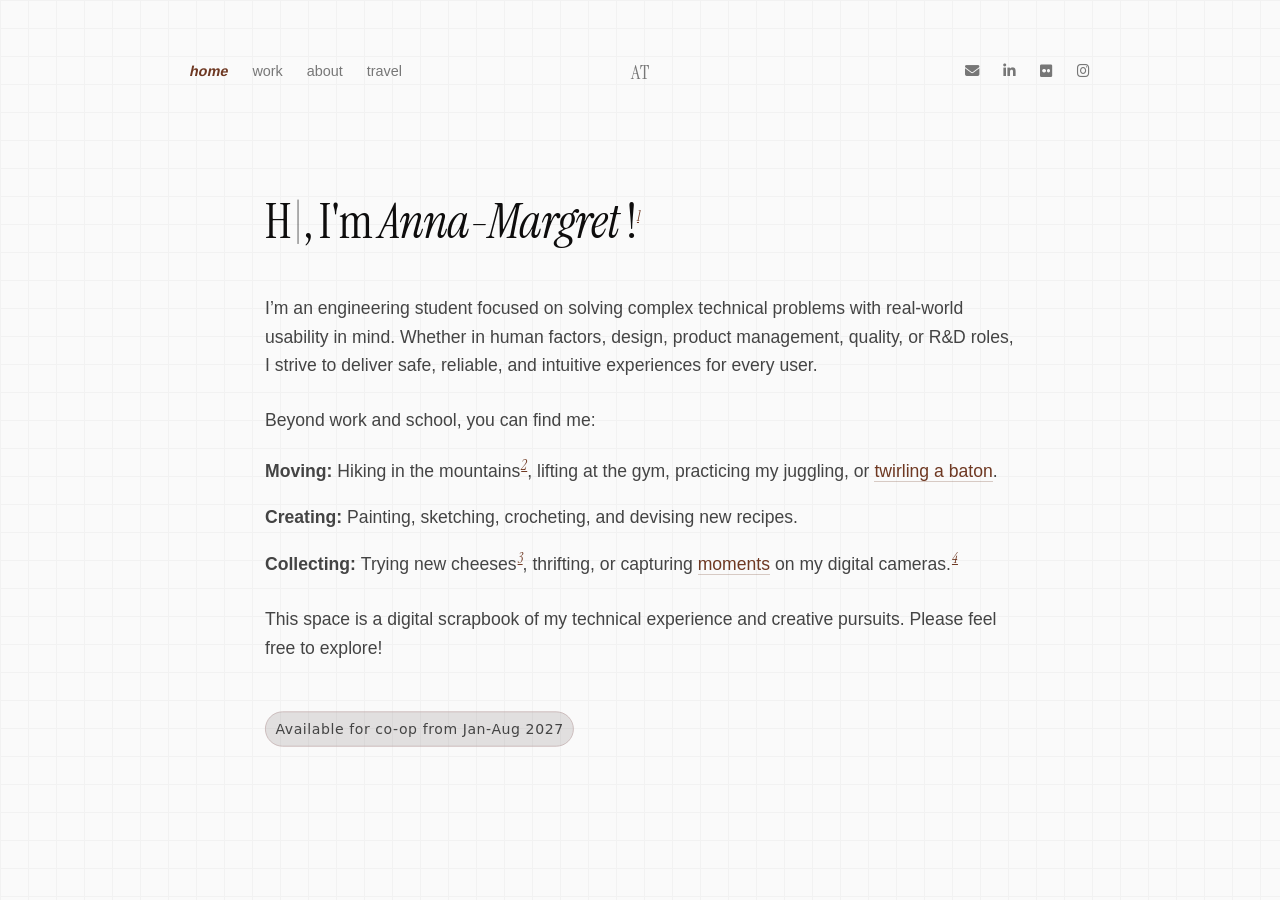
==== index.html @ 8cdb27d5 "Small updates/formatting fixes" ====
<!DOCTYPE html>
<html lang="en">
<head>
    <meta charset="UTF-8">
    <meta name="viewport" content="width=device-width, initial-scale=1.0, maximum-scale=1.0, user-scalable=no">
    <title>Anna Tamlin - Website</title>
    <link rel="icon" href="assets/favicon.ico">
    <link rel="stylesheet" href="https://cdnjs.cloudflare.com/ajax/libs/font-awesome/6.5.1/css/all.min.css">
    <link rel="stylesheet" href="style.css">
    <link href="https://fonts.googleapis.com/css2?family=Instrument+Serif&display=swap" rel="stylesheet">
    <meta name="viewport" content="width=device-width, initial-scale=1.0, maximum-scale=1.0, user-scalable=no">

</head>
<body>
    <nav class="navbar">
        <div class="nav-left">
            <a href="index.html" class="active">home</a>
            <a href="work.html">work</a>
            <a href="about.html">about</a>
            <a href="travel.html">travel</a>
        </div>
        <div class="nav-center">
            <a href="index.html" class="brand">AT</a>
        </div>
        <div class="nav-right">
            <a href="mailto:atamlin@uwaterloo.ca" aria-label="Email Anna-Margret">
                <i class="fa-solid fa-envelope"></i>
            </a>
            <a href="https://www.linkedin.com/in/annatamlin" target="_blank" rel="noopener" aria-label="LinkedIn Profile">
                <i class="fa-brands fa-linkedin-in"></i>
            </a>
            <a href="https://www.flickr.com/photos/annatamlin/albums/72177720331344123/" target="_blank" rel="noopener" aria-label="Flickr Profile">
                <i class="fa-brands fa-flickr"></i>
            </a>
            <a href="https://www.instagram.com/annasartportfolio/" target="_blank" rel="noopener" aria-label="Art Instagram Profile">
                <i class="fa-brands fa-instagram"></i>
            </a>
        </div>
    </nav>

<main class="content-wrapper">
    <section class="intro">
        <h1 class="hero-title">
                <span id="typing-greeting">Hi</span><span class="typing-cursor">|</span>, I'm 
                <span class="footnote-container name-link-container">
                    <em>Anna-Margret </em>!<sup>1</sup>
                <span class="tooltip">but most people call me Anna :&#41;</span>
            </span>
        </h1>
        
        <p class="intro-body">
           I’m an engineering student focused on solving complex technical problems with real-world usability in mind. Whether in human factors, design, product management, quality, or R&D roles, I strive to deliver safe, reliable, and intuitive experiences for every user.
        </p>
        <p style="margin-bottom: 1.3rem;">
            Beyond work and school, you can find me: </p>
            <p style="margin-bottom: 1rem;">
            <span style="font-weight: bold;">Moving:</span>  
            <span class="footnote-container">
                        <a href="hiking.html" class="footnote-link">Hiking in the mountains<sup>2</sup></a>
                        <span class="tooltip">click for my hiking log! &#9968;</span>
                    </span>, lifting at the gym, practicing my juggling, or <a href="https://en.wikipedia.org/wiki/Baton_twirling" class="photos-direct-link"> twirling a baton</a>.
                </p>
                <p style="margin-bottom: 1rem;">
                    <strong>Creating:</strong> Painting, sketching, crocheting, and devising new recipes.
                </p>
                <p class="intro-body">
                    <strong>Collecting:</strong> <span class="footnote-container">
                            Trying new cheeses<sup class="fn-desktop-only">3</sup>
                            <span class="tooltip">As UW Cheese Club's Vice President, I was responsible for acquiring cheese for 50+ members each week! &#x1F9C0;</span>
                        </span>, thrifting, or capturing 
                    <a href="photos.html" class="photos-direct-link">moments</a> on 
                    <span class="footnote-container">
                        my digital cameras.<sup class="fn-desktop-only">4</sup>
                        <span class="tooltip">current rotation: Sony CyberShot DSC-W320, Canon PowerShot SX230 HS, and Fujifilm FinePix XP70 &#128247;</span>
                    </span>
                </p>
        <p class="intro-body">
            This space is a digital scrapbook of my technical experience and creative pursuits. Please feel free to explore! </p>
        <p class="coop-badge">
            <a href="mailto:your.email@domain.com">Available for co-op from Jan-Aug 2027</a>
        </p>

        <div class="mobile-footnotes-container">
            <h3 class="footnotes-title">Footnotes</h3>
            <div class="footnotes-inline-list">
                <span class="footnote-item"><span class="fn-num">1.</span> But most people call me Anna :&#41;</span>
                <span class="fn-divider">/</span>
                <span class="footnote-item"><span class="fn-num">2.</span> Click for my hiking log! &#9968;</span>
            </div>
        </div>
    </section>
</main>

<!-- Multi-language "hello" typing animation -->
    <script>
        const greetings = [
            "Hi", "Bonjour", "Ciao", "Hola", "Grüezi", "こんにちは", "你好", "Halo", "สวัสดี",  "Xin chào", "សួស្តី", "G'day", "안녕하세요"
             
        ];
        
        let greetingIndex = 0;
        let charIndex = greetings[greetingIndex].length; 
        let isDeleting = true; 
        const typingSpeed = 100;
        const deletingSpeed = 60;
        const pauseBetweenWords = 2000; 

        function typeEffect() {
            const currentWord = greetings[greetingIndex];
            const textContainer = document.getElementById("typing-greeting");

            if (isDeleting) {
                textContainer.textContent = currentWord.substring(0, charIndex - 1);
                charIndex--;
            } else {
                textContainer.textContent = currentWord.substring(0, charIndex + 1);
                charIndex++;
            }

            if (!isDeleting && charIndex === currentWord.length) {
                isDeleting = true;
                setTimeout(typeEffect, pauseBetweenWords);
            } else if (isDeleting && charIndex === 0) {
                isDeleting = false;
                greetingIndex = (greetingIndex + 1) % greetings.length;
                setTimeout(typeEffect, 200);
            } else {
                setTimeout(typeEffect, isDeleting ? deletingSpeed : typingSpeed);
            }
        }

        document.addEventListener("DOMContentLoaded", () => {
            setTimeout(typeEffect, 1500);
        });
    </script>


</body>
</html>
---- style.css ----
{
    box-sizing: border-box;
    margin: 0;
    padding: 0;
}

body {
    font-family: -apple-system, BlinkMacSystemFont, "Segoe UI", Roboto, Helvetica, Arial, sans-serif;
    color: #111111;
    line-height: 1.6;
    padding: 0 2rem;
    background-color: #fafafa;
    background-image: 
        linear-gradient(to right, #f2f2f2 1px, transparent 1px),
        linear-gradient(to bottom, #f2f2f2 1px, transparent 1px);
    background-size: 28px 28px;
    overflow-y: scroll;
}

/* Generic desktop */
.navbar {
    display: grid;
    grid-template-columns: 1fr auto 1fr;
    align-items: center;
    max-width: 900px;
    margin: 0 auto;
    padding: 3rem 0;
    font-size: 0.9rem;
    box-sizing: border-box;
}

.navbar a {
    color: #777777;
    text-decoration: none;
    transition: color 0.2s ease;
}

.navbar a:hover, 
.navbar a.active {
    color: #6e3822;
}

.nav-left {
    display: flex;
    justify-content: flex-start;
    gap: 1.5rem;
}

.nav-center {
    display: flex;
    justify-content: center;
    align-items: center;
}

.nav-right {
    display: flex;
    justify-content: flex-end;
    gap: 1.5rem;
}

.nav-left a, .nav-right a {
    display: inline-block;
    transition: transform 0.2s ease, color 0.2s ease;
}

.nav-left a:hover, .nav-left a.active {
    transform: skewX(-12deg);
    font-weight: bold;
}

.camera-frame {
    width: 600px;
    position: relative;
    margin: 0 auto;
}

/* Hidden on desktop viewports by default */
.mobile-footnotes-container {
    display: none;
}

.mobile-footnotes-list {
    display: none; 
}
@media (max-width: 1024px) {

    /* Hide superscripts on mobile/tablet */
    .fn-desktop-only {
        display: none !important;
    }

    /* Hide desktop hover tooltips on touch screens */
    .tooltip, 
    .footnote-container:hover .tooltip,
    .footnote-container .footnote-container {
        display: none !important;
        visibility: hidden !important;
        opacity: 0 !important;
    }

    /* Badge styling */
    .coop-badge { 
    display: block !important;
    width: fit-content !important;
    max-width: 90vw !important;
    
    position: relative !important;
    left: 50% !important;
    transform: translateX(-50%) !important;
    
    margin-top: 2rem !important;
    margin-bottom: 2rem !important;
    
    /* Single line & styling */
    white-space: nowrap !important;
    text-align: center !important;
    font-size: 0.8rem !important;
    font-weight: 500 !important;
    padding: 0.3rem 1.2rem !important;
    border-radius: 50px !important;
    box-sizing: border-box !important;
    }

    .travel-header {
        position: relative !important;
        z-index: 25 !important;
        background: rgba(255, 255, 255, 0.867) !important;
        backdrop-filter: blur(8px) !important;
        -webkit-backdrop-filter: blur(8px) !important;
        max-width: 36% !important;
        margin: -1.5rem auto 0.5rem auto !important;
        padding: 0.5rem 0.5rem !important;
        border-radius: 12px !important;
        border: 1px solid rgba(0, 0, 0, 0.08) !important;
        box-shadow: 0 4px 16px rgba(0, 0, 0, 0.06) !important;
        text-align: center !important;
    }

    .travel-header p {
        margin: 0 !important;
        font-size: 0.95rem !important;
        line-height: 1.4 !important;
        color: #333 !important;
    }

    /* Mobile/tablet footnotes container */
    .mobile-footnotes-container {
        display: block !important;
        width: 100% !important;
        
        margin-top: clamp(1rem, 2.5vw, 1.75rem) !important;
        margin-bottom: clamp(1rem, 2.5vw, 1.5rem) !important;
        padding-top: 0 !important;
        padding-bottom: 2.0rem !important;
        
        text-align: center !important;
        box-sizing: border-box !important;
    }

    .footnotes-title {
        font-family: "Instrument Serif", serif !important;
        font-style: italic !important;
        font-size: clamp(1.35rem, 4vw, 1.75rem) !important;
        font-weight: 400 !important;
        color: #111111 !important;
        margin-top: 0 !important;
        margin-bottom: 0.5rem !important;
    }

    .footnotes-inline-list {
        display: flex !important;
        flex-wrap: wrap !important;
        justify-content: center !important;
        align-items: center !important;
        gap: 0.4rem 0.6rem !important;
        width: 100% !important;
        box-sizing: border-box !important;
    }

    .footnote-item {
        display: inline-block !important;
    }

    .fn-num {
        color: #6e3822 !important;
        font-weight: 500 !important;
        margin-right: 0.2rem !important;
    }

    .fn-divider {
        color: #cccccc !important;
        font-weight: 300 !important;
        user-select: none !important;
    }
}

.content-wrapper > section,
.section-work,
.section-projects,
.section-academics,
.intro {
    width: 100% !important;
    max-width: 100% !important;
    margin-left: 0 !important;
    margin-right: 0 !important;
    padding-left: 0 !important;
    padding-right: 0 !important;
    box-sizing: border-box !important;
}

.section-title-serif,
.hero-title {
    margin-left: 0 !important;
    padding-left: 0 !important;
    text-align: left !important;
}

.travel-item {
    touch-action: none;
    -webkit-user-select: none;
    user-select: none;
}

.travel-item img {
    -webkit-user-drag: none;
    user-select: none;
    pointer-events: none;
}

/* Mobile responsiveness */
@media (max-width: 768px) {
    html, body {
        width: 100% !important;
        max-width: 100% !important;
        height: auto !important;
        min-height: 100dvh !important;
        overflow-x: hidden !important;
        overflow-y: auto !important;
        margin: 0 !important;
        padding: 0 !important;
        box-sizing: border-box !important;
        -webkit-text-size-adjust: 100% !important;
        -moz-text-size-adjust: 100% !important;
        -ms-text-size-adjust: 100% !important;
        text-size-adjust: 100% !important;
    }

    main.content-wrapper .intro,
    main.content-wrapper .section-header {
        padding-top: 0 !important;
        margin-top: 0 !important;
    }

    /* Heading alignment */
    .hero-title,
    .section-title-serif {
        margin-top: 0.5rem !important;
        padding-top: 0 !important;
        line-height: 1.1 !important;
    }

    main, 
    .content-wrapper, 
    .container, 
    section,
    .card,
    .scrapbook-card,
    div[class*="card"] {
        width: 100% !important;
        max-width: 100% !important;
        min-width: 0 !important; 
        height: auto !important;
        max-height: none !important;
        overflow: visible !important;
        
        padding-left: 1.3rem !important;
        padding-right: 1.3rem !important;
        padding-bottom: clamp(2.5rem, 6vw, 4rem) !important;
        box-sizing: border-box !important;
    }

    p, h1, h2, h3, span, a {
        word-wrap: break-word !important;
        overflow-wrap: break-word !important;
    }

    .navbar {
        grid-template-columns: 1fr auto 1fr;
        padding: 1.5rem 1rem;
        font-size: 0.8rem;
    }

    .nav-left a[href*="travel"],
    .nav-link-travel,
    .nav-right a[href*="instagram"],
    .nav-link-instagram {
        display: none !important;
    }

    .nav-left, .nav-right {
        gap: 0.75rem; 
    }

    .superscript-tooltip-class:hover .tooltip-text-class,
    .tooltip-text-class {
        position: relative !important;
        display: block !important;
        visibility: visible !important;
        opacity: 1 !important;
        width: 100% !important;
        margin-top: 0.5rem;
        padding: 0.5rem 0.75rem;
        border-left: 2px solid #6e3822;
        background: #fcfcfc;
    }

    .exp-row {
        display: flex !important;
        flex-direction: column !important;
        position: relative !important; 
        padding-bottom: 1rem !important;
        margin-bottom: 1rem !important;
        gap: 0.5rem !important;
        width: 100% !important;
        box-sizing: border-box !important;
    }

    .exp-left {
        display: flex !important;
        flex-direction: row !important;
        align-items: flex-start !important;
        gap: 0.75rem !important;
        width: 100% !important;
        padding-right: 4rem !important;
        box-sizing: border-box !important;
    }

    .company-logo,
    .logo-dark,
    .logo-link {
        width: 48px !important;
        min-width: 48px !important;
        height: 48px !important;
        flex-shrink: 0 !important;
        margin-top: 2px !important;
    }

    .exp-details {
        display: flex !important;
        flex-direction: column !important;
        gap: 0.2rem !important;
        width: 100% !important;
    }

    .exp-headline {
        font-size: 0.9rem !important;
        line-height: 1.25 !important;
    }

    .exp-right {
        position: absolute !important;
        top: 0 !important;
        right: 0 !important;
        order: unset !important;
        width: auto !important;
        text-align: right !important;
    }

    .exp-year {
        font-size: 0.9rem !important;
        font-weight: 600 !important;
        opacity: 0.55 !important;
    }

    .tag-group {
        display: flex !important;
        flex-wrap: wrap !important;
        gap: 0.35rem !important;
        margin-top: 0.25rem !important;
        width: 100% !important;
    }

    .tag {
        font-size: 0.72rem !important;
        padding: 0.18rem 0.5rem !important;
        line-height: 1.2 !important;
    }

    .project-grid {
        display: flex !important;
        flex-direction: column !important;
        grid-template-columns: 1fr !important;
        gap: 1.5rem !important;
        width: 100% !important;
    }

    /* Center project media blocks */
    .project-media,
    .media-stack,
    .media-block {
        width: 100% !important;
        max-width: 100% !important;
        margin: 0 auto !important;
        display: flex !important;
        flex-direction: column !important;
        align-items: center !important;
        justify-content: center !important;
    }

    /* Ensure images scale fluidly */
    .project-img-nocrop,
    .media-block img {
        width: 95% !important;
        max-width: 100% !important;
        height: auto !important;
        object-fit: contain !important;
        margin: 0 auto !important;
    }

    /* Center captions */
    .media-caption {
        text-align: center !important;
        width: 100% !important;
        margin-top: 0.5rem !important;
    }

    /* Travel / Camera frames */
    .travel-moments-wrapper, 
    .draggable-photo-class {
        display: none !important;
    }

    .camera-frame {
        width: 100% !important;
        max-width: 320px;
        height: auto !important;
    }

    .digicam-lcd img {
        width: 62% !important;
        height: 72% !important;
        top: 14% !important;
        left: 6% !important;
        object-fit: cover;
    }

    .btn-w, .btn-t { top: 12% !important; right: 8% !important; transform: scale(0.8); }
    .btn-disp { top: 48% !important; right: 12% !important; transform: scale(0.8); }
    .btn-menu { bottom: 10% !important; right: 18% !important; transform: scale(0.75); }
    .btn-delete { bottom: 10% !important; right: 8% !important; transform: scale(0.75); }

    .scrapbook-grid {
        display: grid !important;
        grid-template-columns: 1fr !important;
        gap: 2rem !important;
        height: auto !important;
        overflow: visible !important;
    }
    
    .scrapbook-item,
    .scrapbook-item.large {
        grid-column: span 1 !important;
        height: auto !important;
        overflow: visible !important;
    }

    .project-grid {
        display: grid !important;
        grid-template-columns: 1fr !important;
        gap: 1.5rem !important;
        height: auto !important;
        overflow: visible !important;
    }
    
    .project-header {
        flex-direction: column;
        gap: 0.5rem;
    }
    
    .project-date {
        font-size: 1.4rem;
    }

}
.brand {
    font-family: "Instrument Serif", serif;
    font-weight: 230;
    font-size: 1.25rem;
    letter-spacing: 0.05em;
}

.content-wrapper {
    max-width: 750px;
    margin: 3rem auto;
}

.hero-title {
    font-family: "Instrument Serif", serif;
    font-weight: 400;
    font-size: 4.5rem;
    letter-spacing: -0.02em;
    color: #ffffff;
    margin-bottom: 2.6rem;
}

.hero-title em {
    font-family: "Instrument Serif", serif;
    font-style: italic;
    font-weight: 450;
    letter-spacing: -0.02em;
}

.intro h1 {
    font-size: 3rem;
    font-weight: 400;
    letter-spacing: -0.02em;
    margin-bottom: 2.1rem;
    color: #0e0d0d;
}

.intro p,
.intro-body {
    font-size: 1.1rem;
    color: #444444;
    margin-bottom: 1.7rem;
    max-width: 900px;
    line-height: 1.6;
}

.typing-cursor {
    font-weight: 300;
    color: rgba(0, 0, 0, 0.4);
    margin-left: 2px;
    animation: blink-cursor 0.8s infinite;
}

@keyframes blink-cursor {
    0%, 100% { opacity: 1; }
    50% { opacity: 0; }
}

.standard-link {
    color: #6e3822 !important;
    text-decoration: underline;
    transition: color 0.2s ease;
}

.standard-link:hover {
    color: #41251c !important;
}

.footnote-link {
    color: #444444 !important;
    text-decoration: none !important;
    font-family: inherit;
}

.photos-direct-link {
    color: #6e3822;
    font-weight: 500;
    text-decoration: none;
    border-bottom: 1.7px solid rgba(110, 56, 34, 0.25);
    padding-bottom: 0.3px;
    transition: all 0.2s ease-in-out;
}

.photos-direct-link:hover {
    border-bottom-color: #6e3822;
    opacity: 0.9;
}

.footnote-container {
    position: relative;
    color: #444444;
    cursor: help;
    display: inline-block;
}

.name-link-container {
    text-decoration: none !important;
    border-bottom: none !important;
    color: inherit;
}

.footnote-container sup,
.footnote-link sup {
    font-family: "Instrument Serif", serif;
    font-size: 0.85rem;
    font-style: italic;
    color: #6e3822;
    margin-left: 1px;
    font-weight: 500;
    text-decoration: underline !important;
}

.footnote-target {
    cursor: help;
}

.tooltip {
    visibility: hidden;
    position: absolute;
    bottom: 100%;
    left: 50%;
    transform: translateX(-50%) translateY(5px);
    background-color: #ffffff;
    color: #444444;
    text-align: center;
    padding: 0.5rem 0.8rem;
    border-radius: 4px;
    font-size: 0.85rem;
    font-family: "Inter", sans-serif;
    font-style: normal;
    letter-spacing: 0.04em;
    line-height: 1.6;
    white-space: nowrap;
    opacity: 0;
    transition: opacity 0.2s ease, transform 0.2s ease;
    z-index: 10;
    box-shadow: 0 4px 12px rgba(0,0,0,0.08);
}

.tooltip::after {
    content: "";
    position: absolute;
    top: 100%;
    left: 50%;
    margin-left: -5px;
    border-width: 5px;
    border-style: solid;
    border-color: #ffffff transparent transparent transparent;
}

.footnote-container:hover .tooltip {
    visibility: visible;
    opacity: 1;
    transform: translateX(-50%) translateY(0);
}

.coop-badge {
  display: inline-block; 
  background-color: #594c4c27; 
  color: #594c4c; 
  border: 1px solid #c4b1b1; 
  border-radius: 40px; 
  padding: 7px 12px; 
  font-family: system-ui, -apple-system, sans-serif; 
  font-size: 11pt;                    
  font-weight: 350;                  
  letter-spacing: 0.04em;            
  margin-bottom: 10px;
  transform: scale(0.80);
  transform-origin: left center;
}

.coop-badge a {
    color: inherit !important;     
    text-decoration: none !important;
    display: inline-block !important;
    width: 100% !important;
}

.coop-badge:hover {
    cursor: pointer;
    opacity: 0.85;
    transition: opacity 0.2s ease;
}
.section-label {
    display: block;
    font-size: 0.75rem;
    text-transform: uppercase;
    letter-spacing: 0.1em;
    color: #999999;
    margin-bottom: 1.5rem;
}

.project-row {
    display: flex;
    justify-content: space-between;
    align-items: baseline;
    padding: 1rem 0;
    border-bottom: 1px solid #eeeeee;
}

.project-title {
    color: #111111;
    text-decoration: none;
    font-weight: 500;
}

.project-title:hover {
    text-decoration: underline;
}

.project-meta {
    font-family: monospace;
    font-size: 0.85rem;
    color: #888888;
}

.section-header {
    padding-top: 0rem;    
    max-width: 900px;
    margin-left: 0 auto;
    margin-right: auto;
    margin-top: 0;
}

.section-title-serif {
    font-family: "Instrument Serif", serif;
    font-size: 3.2rem;
    font-weight: 400;
    margin-top: 0.5rem;
    margin-bottom: 0.4rem;
    color: #111111;
    letter-spacing: -0.02em;
}

.exp-row {
    display: flex;
    justify-content: space-between;
    align-items: center;
    padding-bottom: 0.4rem;
    margin-bottom: 0.2rem;
}

.exp-left {
    display: flex;
    align-items: center;
    gap: 1.2rem;
}

.logo-link {
    text-decoration: none;
    display: inline-block;
    border-radius: 14px;
    overflow: hidden;
    transition: transform 0.2s cubic-bezier(0.16, 1, 0.3, 1);
}

.logo-link:hover {
    transform: scale(1.12);
}

.company-logo {
    width: 75px;
    height: 75px;
    border-radius: 14px;
    display: flex;
    align-items: center;
    justify-content: center;
    flex-shrink: 0;
    overflow: hidden;
    box-sizing: border-box;
}

.logo-img {
    width: 100%;
    height: 100%;
    border-radius: 14px;
    object-fit: contain;
    padding: 8px;
    box-sizing: border-box;
}

.exp-details {
    display: flex;
    flex-direction: column;
    gap: 0.4rem;
}

.exp-headline {
    font-size: 1.15rem;
    color: #111111;
}

.role {
    font-weight: 600;
}

.divider {
    color: #777777;
    margin: 0 0.2rem;
}

.company {
    font-style: italic;
    font-weight: 400;
}

.tag-group {
    display: flex;
    gap: 0.5rem;
}

.tag {
    font-size: 0.75rem;
    padding: 0.2rem 0.6rem;
    border-radius: 20px;
    font-weight: 500;
}

.tag-hsi  { background-color: #f4ccd6; color: #820024; }
.tag-vip  { background-color: #bff3f5; color: #086164; }
.tag-pepper { background-color: #0f8e41; color: #f5fbf3; }
.tag-navblue  { background-color: #444447; color: #ffffff; }
.tag-velocity  { background-color: #2c3db9; color: #aefa77; }

.exp-right {
    text-align: right;
}

.exp-year {
    font-size: 1.2rem;
    font-weight: 500;
    color: #111111;
}

.scrapbook-section {
    max-width: 1000px;
    margin: 3rem auto 3rem auto;
    padding: 0 1rem;
}

.scrapbook-grid {
    display: grid;
    grid-template-columns: repeat(2, 1fr);
    gap: 2.5rem;
    margin-top: 2rem;
}

.scrapbook-item {
    display: flex;
    flex-direction: column;
    background: none;
    text-decoration: none;
}

.scrapbook-item.large {
    grid-column: span 2;
}

.scrapbook-item.large .media-container {
    aspect-ratio: auto;
    max-height: 175vh;
    display: flex;
    justify-content: center;
}

.scrapbook-item.tall .media-container {
    aspect-ratio: 3 / 4;
}

.scrapbook-item.standard .media-container {
    aspect-ratio: 4 / 3;
}

.media-container {
    width: 100%;
    aspect-ratio: 16 / 9;
    overflow: hidden;
    background-color: #f0f0f0;
    border-radius: 6px;
    margin-bottom: 0.8rem;
}

.scrapbook-img {
    width: 100%;
    height: 100%;
    object-fit: contain;
    display: block;
}

.item-meta {
    display: flex;
    justify-content: space-between;
    align-items: baseline;
    font-size: 0.85rem;
}

.item-title {
    font-weight: 500;
    color: #111111;
}

.item-category {
    font-family: monospace;
    color: #777777;
}

.text-card {
    background-color: #f5f5f3;
    border-radius: 6px;
    padding: 2rem;
    justify-content: center;
    box-sizing: border-box;
}

.text-card-content h3 {
    font-family: "Instrument Serif", serif;
    font-size: 1.4rem;
    font-weight: 400;
    margin-bottom: 1rem;
}

.scrapbook-container {
    display: flex;
    flex-direction: column;
    align-items: center;
    justify-content: center;
    padding: 1rem 2rem 4rem 2rem;
    min-height: 80vh;
}

.camera-console {
    position: relative;
    width: 100%;
    max-width: 650px; 
    aspect-ratio: 650 / 433;
    margin: 0 auto;
    user-select: none;
}

.camera-body-hardware {
    position: absolute;
    top: 0;
    left: 0;
    width: 100%;
    height: 100%;
    z-index: 3;
    pointer-events: none;
    object-fit: contain;
}

.camera-screen-window {
    position: absolute;
    top: 18.01%;  
    left: 10.0%;
    width: 57.69%;
    height: 64.66%;
    overflow: hidden;
    background: #111111;
    z-index: 1;
}

.camera-screen-window img {
    width: 100%;
    height: 100%;
    object-fit: cover;
    filter: saturate(0.95) sepia(0.05);
}

.viewfinder-ui {
    position: absolute;
    font-family: "Inter", sans-serif;
    font-size: 2.2vw;
    color: rgba(255, 255, 255, 0.95);
    display: flex;
    justify-content: space-between;

    top: 6%;
    left: 6%;
    width: 92%;
    padding: 0;        
    z-index: 4;        
    box-sizing: border-box; 
}

@media (min-width: 650px) {
    .viewfinder-ui {
        font-size: 0.85rem;
        top: 20px;
        left: 40px;
        width: 345px;
    }
}

.cam-btn {
    position: absolute;
    background: rgba(255, 255, 255, 0);
    border: none;
    cursor: pointer;
    z-index: 5;
    border-radius: 50%;
    transition: background 0.2s ease;
    
    display: flex;
    align-items: center;
    justify-content: center;
}

.cam-btn:hover {
    background: rgba(255, 255, 255, 0.535);
}

.btn-prev { 
    top: 58.2%; 
    right: 22%;
    width: 5.23%;  
    height: 7.85%;
}

.btn-next { 
    top: 58.2%; 
    right: 13%;
    width: 5.23%; 
    height: 7.85%; 
}

@keyframes pulse-ring {
    0% { 
        transform: scale(0.6); 
        opacity: 0; 
    }
    50% { 
        opacity: 0.75; 
    }
    100% { 
        transform: scale(1.3); 
        opacity: 0; 
    }
}

.btn-next::before,
.btn-prev::before {
    content: '';
    position: absolute;
    width: 70%;
    height: 70%;
    border: 1.9px solid #ffffff;
    border-radius: 50%;
    animation: pulse-ring 2s infinite;
    pointer-events: none;
}


.exif-data-tag {
    margin-top: 2rem;
    font-family: "Space Mono", monospace;
    font-size: 0.75rem;
    color: #555555;
    letter-spacing: 0.05em;
}

.music-section {
    margin: 2rem auto 3rem auto;
    max-width: 970px;
}

.more-section-title {
    font-family: 'Instrument Serif', serif;
    font-weight: 400;
    font-size: 3.2rem;
    letter-spacing: -0.02em; 
    margin-top: 0 !important;
}

.music-grid {
    display: grid;
    grid-template-columns: repeat(auto-fit, minmax(240px, 1fr));
    gap: 1.5rem;
    margin-top: 1rem;
    max-width: 970px;                                           
}

.music-grid-item {
    display: flex;
    flex-direction: column;
    background: #fafafa;
    border: 1px solid rgba(0, 0, 0, 0.04);
    border-radius: 16px;
    padding: 0.75rem;
    transition: transform 0.2s ease, box-shadow 0.2s ease;
}

.music-grid-item:hover {
    transform: translateY(-2px);
    box-shadow: 0 8px 20px rgba(0, 0, 0, 0.03);
}

.music-grid-dedication {
    font-size: 0.85rem;
    line-height: 1.4;
    color: #555;
    margin-top: 0.75rem;
    padding: 0 0.5rem 0.5rem 0.5rem;
}

.music-grid-dedication em {
    font-family:"Instrument Serif", serif;
    font-weight: 400;
    font-style: normal; 
    color: #111;
    font-size: 1.25rem;
    text-transform: none;
    letter-spacing: normal
}

.travel-canvas {
    position: relative;
    width: auto; 
    min-height: 160vh; 
    padding: 40px;
}

.travel-header {
    text-align: center;
    margin-bottom: 60px;
    pointer-events: none; 
    user-select: none;
    color: #5a5959;
    font-weight: 350;
}

.travel-item {
    position: absolute;
    cursor: grab;
    user-select: none;
    z-index: 5;
    transition: box-shadow 0.2s ease, transform 0.2s ease;
}

.travel-item:active {
    cursor: grabbing;
}

.travel-item.is-dragging {
    cursor: grabbing;
    transform: scale(1.05) rotate(0deg) !important;
    filter: drop-shadow(10px 20px 25px rgba(0,0,0,0.14)) !important;
}

.travel-item img {
    pointer-events: none; 
    -webkit-user-drag: none;
}

.travel-tilt-left         { transform: rotate(-4deg); }
.travel-tilt-right        { transform: rotate(3deg); }
.travel-tilt-steep-left   { transform: rotate(-8deg); }
.travel-tilt-steep-right  { transform: rotate(7deg); }

.travel-tape {
    position: absolute;
    width: 75px;
    height: 22px;
    background-color: rgba(215, 185, 145, 0.55); 
    backdrop-filter: blur(1px);
    z-index: 10;
}
.travel-tape-top-left      { top: -10px; left: -15px; transform: rotate(-20deg); }
.travel-tape-top-right     { top: -10px; right: -15px; transform: rotate(25deg); }
.travel-tape-bottom-left   { bottom: -12px; left: -10px; transform: rotate(35deg); }
.travel-tape-bottom-right  { bottom: -12px; right: -10px; transform: rotate(-30deg); }
.travel-tape-vertical-left { top: 30%; left: -18px; width: 22px; height: 75px; transform: rotate(-5deg); }

.travel-caption {
    display: block;
    font-family: Arial, sans-serif; 
    font-style: italic;
    font-size: 0.9rem;
    color: #4a3b32;
    margin-top: 10px;
    line-height: 1.3;
}

.travel-box {
    max-width: 225px;
    filter: drop-shadow(2px 4px 8px rgba(0,0,0,0.06));
}
.travel-box img {
    width: 100%;
    height: auto;
}

.travel-scanned-photo {
    background: #fff;
    padding: 12px 12px 22px 12px;
    box-shadow: 2px 5px 12px rgba(0,0,0,0.07);
    border: 1px solid #eae5d9;
    max-width: 210px;
}
.travel-scanned-photo img {
    width: 100%;
    height: auto;
}

.travel-flip-card {
    width: 210px;
    height: 280px;
    perspective: 1000px;
}
.travel-card-inner {
    position: relative;
    width: 100%;
    height: 100%;
    transition: transform 0.5s cubic-bezier(0.4, 0, 0.2, 1);
    transform-style: preserve-3d;
    box-shadow: 3px 6px 14px rgba(0,0,0,0.08);
}
.travel-item:not(.is-dragging).travel-flip-card:hover .travel-card-inner,
.travel-flip-card:hover .travel-card-inner {
    transform: rotateY(180deg);
}
.travel-card-front, .travel-card-back {
    position: absolute;
    width: 100%;
    height: 100%;
    backface-visibility: hidden;
    border-radius: 2px;
}
.travel-card-front {
    background: #fff;
    padding: 10px;
    box-sizing: border-box;
}
.travel-card-front img {
    width: 100%;
    height: 100%;
    object-fit: cover;
}
.travel-card-back {
    background: #f9f7f5;
    transform: rotateY(180deg);
    display: flex;
    align-items: center;
    justify-content: center;
    padding: 15px;
    box-sizing: border-box;
    border: 1px dashed #dcd5c5;
}
.travel-card-back img {
    max-width: 100%;
    height: auto;
}

.book-banner {
  display: flex;
  gap: 3.5rem;
  justify-content: center;
  max-width: 900px;
  margin: 2rem auto;
  padding: 1rem;
}

.book-card {
  flex: 1;
  max-width: 200px;
  text-decoration: none;
  color: inherit;
  display: flex;
  flex-direction: column;
  align-items: center;
  transition: transform 0.3s ease;
}

.book-card:hover {
  transform: translateY(-5px);
}

.book-image-wrapper {
  position: relative;
  width: 100%;
  aspect-ratio: 2 / 3;
  border-radius: 6px;
  box-shadow: 0 4px 10px rgba(0, 0, 0, 0.15);
  overflow: hidden;
  margin-bottom: 0.75rem;
}

.book-cover {
  width: 100%;
  height: 100%;
  object-fit: cover;
}

.book-badge {
  position: absolute;
  top: 8px;
  left: 8px;
  padding: 4px 8px;
  border-radius: 4px;
  font-size: 0.75rem;
  font-weight: 600;
  text-transform: uppercase;
  color: #fff;
  letter-spacing: 0.05em;
  box-shadow: 0 2px 4px rgba(0, 0, 0, 0.2);
}

.book-badge.highlight { background-color: #d4af37; }
.book-badge.current { background-color: #2b7a78; }
.book-badge.to-read { background-color: #707070; }

.book-info {
  text-align: center;
  width: 100%;
}

.book-info h3 {
  font-size: 0.95rem;
  margin: 0 0 0.25rem 0;
  font-weight: 600;
  line-height: 1.3;
}

.book-info p {
  font-size: 0.8rem;
  color: #666;
  margin: 0;
}

@media (max-width: 600px) {
  .book-banner {
    flex-direction: column;
    align-items: center;
    gap: 2rem;
  }
  .book-card {
    max-width: 160px;
  }
}

.section-projects {
    margin-top: 1rem;
    border-top: none;
    padding-top: 1rem;
}

.project-list {
    display: flex;
    flex-direction: column;
    gap: 2rem; 
    margin-top: 1rem; 
}

.project-card {
    display: flex;
    flex-direction: column;
    gap: 1.2rem;
}

.project-header {
    display: flex;
    justify-content: space-between;
    align-items: flex-start;
    border-bottom: 1px id #f0f0f0;
    padding-bottom: 0.5rem;
}

.project-name {
    font-family: 'Instrument Serif', serif;
    font-size: 2rem;
    font-weight: 400;
    margin: 0;
    color: #111;
}

.project-meta {
    font-size: 0.9rem;
    text-transform: uppercase;
    letter-spacing: 0.05em;
    color: #666;
    display: block;
    margin-top: 0.2rem;
}

.project-date {
    font-family: 'Instrument Serif', serif;
    font-size: 1.75rem;
    color: #888;
}

.tag-tag-proj {
    background-color: #f4f4f6;
    color: #4a5568;
    border: 1px solid #e2e8f0;
}

.project-grid {
    display: grid;
    grid-template-columns: 1.2fr 1fr;
    gap: 2.5rem;
    align-items: start;
}

.project-desc p {
    font-size: 1rem;
    line-height: 1.6;
    color: #444444;
    margin-bottom: 1rem;
}

.project-docs {
    display: flex;
    gap: 1rem;
    margin-top: 1.5rem;
    flex-wrap: wrap;
}

.btn-download {
    display: inline-flex;
    align-items: center;
    gap: 0.5rem;
    padding: 0.6rem 1rem;
    border: 1px solid #111;
    color: #111;
    text-decoration: none;
    font-size: 0.85rem;
    text-transform: uppercase;
    letter-spacing: 0.05em;
    transition: all 0.2s ease;
}

.btn-download:hover {
    background-color: #111;
    color: #fff;
}

.media-container {
    background-color: #fcfcfc;
    border: 1px solid #e5e5e5;
    position: relative;
    width: 100%;
    aspect-ratio: 16 / 9;
    overflow: hidden;
}

.video-wrapper iframe {
    position: absolute;
    top: 0;
    left: 0;
    width: 100%;
    height: 100%;
}

.photo-placeholder {
    display: flex;
    flex-direction: column;
    justify-content: center;
    align-items: center;
    color: #999;
    background: linear-gradient(145deg, #f7f7f8 0%, #eaeaea 100%);
}

.media-caption {
    display: block;
    font-size: 0.8rem;
    color: #777;
    margin-top: 0.5rem;
    text-transform: uppercase;
    letter-spacing: 0.03em;
}

.project-media.media-stack {
    display: flex;
    flex-direction: column;
    gap: 2rem;
    width: 100%;
    max-width: 420px; 
    justify-self: end;
}

.media-block {
    width: 100%;
}

.project-img-nocrop {
    width: 100%;
    height: auto;
    display: block;
    border: 1px solid #e5e5e5;
    background-color: #fcfcfc;
}
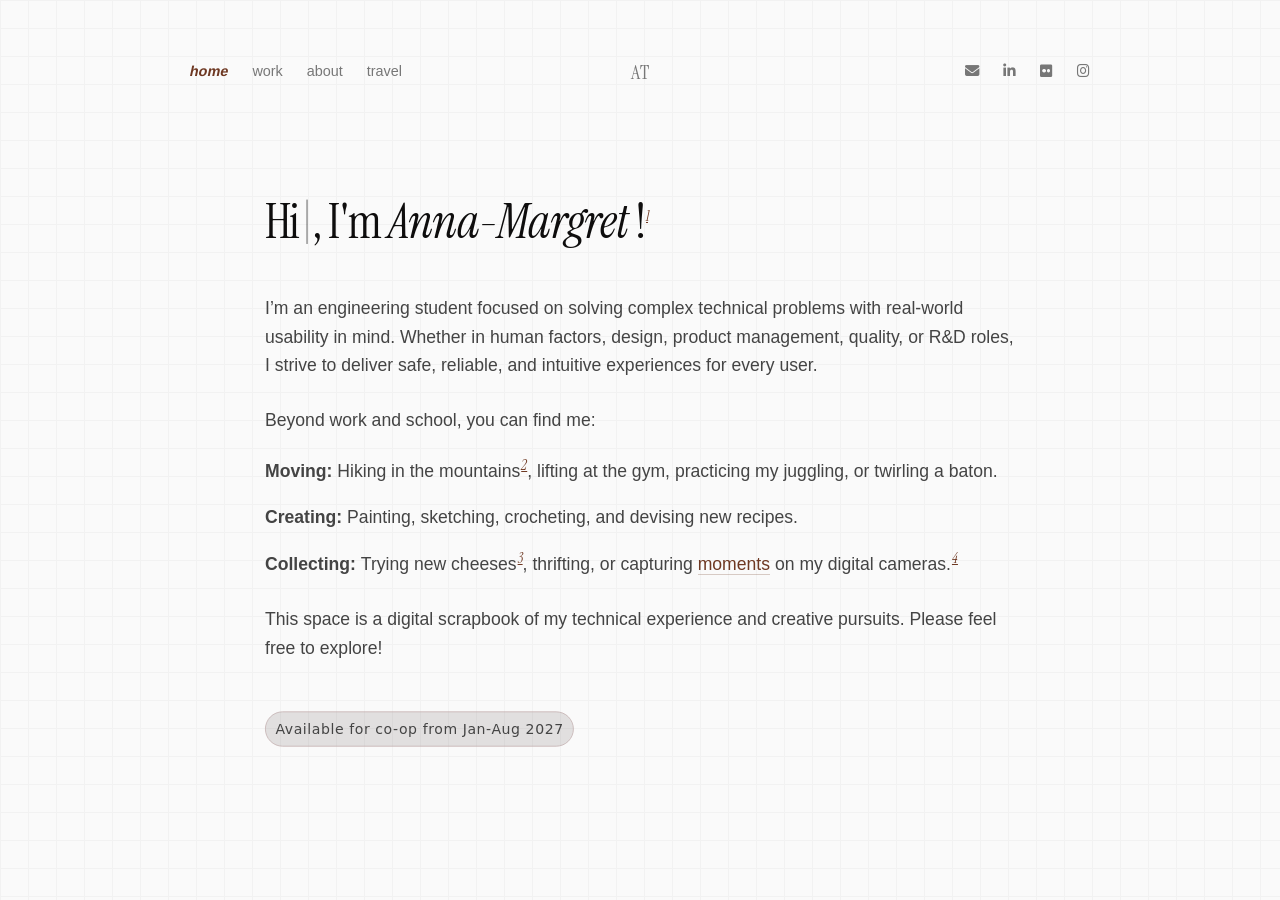
==== commit fda599d7: "Small updates/formatting fixes" ====
--- a/index.html
+++ b/index.html
@@ -58,7 +58,7 @@
             <span class="footnote-container">
                         <a href="hiking.html" class="footnote-link">Hiking in the mountains<sup>2</sup></a>
                         <span class="tooltip">click for my hiking log! &#9968;</span>
-                    </span>, lifting at the gym, practicing my juggling, or <a href="https://en.wikipedia.org/wiki/Baton_twirling" class="photos-direct-link"> twirling a baton</a>.
+                    </span>, lifting at the gym, practicing my juggling, or twirling a baton</a>.
                 </p>
                 <p style="margin-bottom: 1rem;">
                     <strong>Creating:</strong> Painting, sketching, crocheting, and devising new recipes.
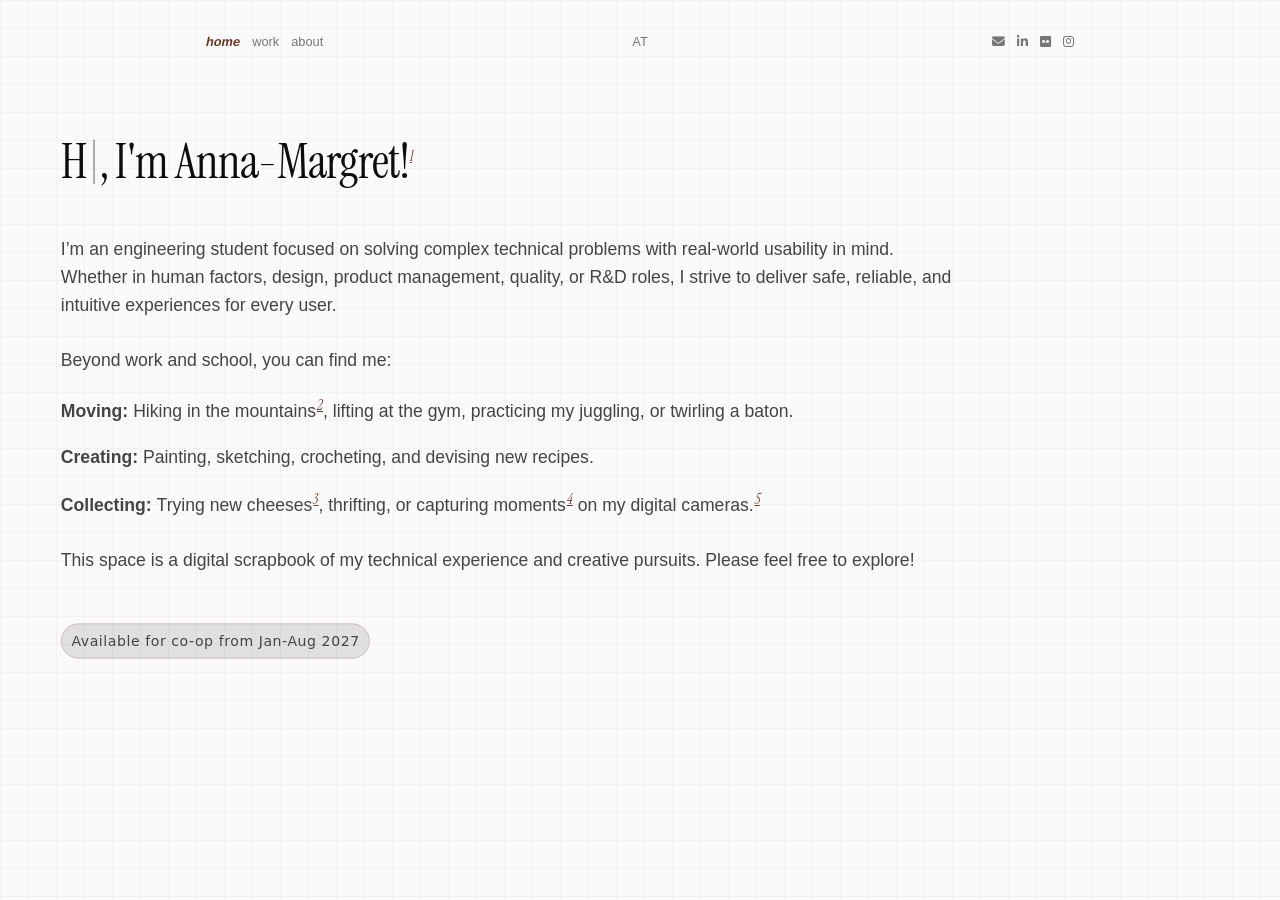
==== commit 9ebf51c9: "Mobile responsiveness improvements" ====
--- a/index.html
+++ b/index.html
@@ -41,9 +41,9 @@
 <main class="content-wrapper">
     <section class="intro">
         <h1 class="hero-title">
-                <span id="typing-greeting">Hi</span><span class="typing-cursor">|</span>, I'm 
+                <span id="typing-greeting">Hi</span><span class="typing-cursor"></span>, I'm 
                 <span class="footnote-container name-link-container">
-                    <em>Anna-Margret </em>!<sup>1</sup>
+                    Anna-Margret!<sup aria-hidden="true">1</sup>
                 <span class="tooltip">but most people call me Anna :&#41;</span>
             </span>
         </h1>
@@ -54,25 +54,32 @@
         <p style="margin-bottom: 1.3rem;">
             Beyond work and school, you can find me: </p>
             <p style="margin-bottom: 1rem;">
-            <span style="font-weight: bold;">Moving:</span>  
-            <span class="footnote-container">
-                        <a href="hiking.html" class="footnote-link">Hiking in the mountains<sup>2</sup></a>
-                        <span class="tooltip">click for my hiking log! &#9968;</span>
-                    </span>, lifting at the gym, practicing my juggling, or twirling a baton</a>.
+                <span style="font-weight: bold;">Moving:</span>  
+                <span class="footnote-container">
+                    <a href="hiking.html" class="footnote-link">Hiking in the mountains<sup>2</sup></a>
+                    <span class="tooltip">click for my hiking log! &#9968;</span>
+                </span>, lifting at the gym, practicing my juggling, or twirling a baton.
                 </p>
+
                 <p style="margin-bottom: 1rem;">
-                    <strong>Creating:</strong> Painting, sketching, crocheting, and devising new recipes.
+                <strong>Creating:</strong> Painting, sketching, crocheting, and devising new recipes.
                 </p>
+
                 <p class="intro-body">
-                    <strong>Collecting:</strong> <span class="footnote-container">
-                            Trying new cheeses<sup class="fn-desktop-only">3</sup>
-                            <span class="tooltip">As UW Cheese Club's Vice President, I was responsible for acquiring cheese for 50+ members each week! &#x1F9C0;</span>
-                        </span>, thrifting, or capturing 
-                    <a href="photos.html" class="photos-direct-link">moments</a> on 
-                    <span class="footnote-container">
-                        my digital cameras.<sup class="fn-desktop-only">4</sup>
-                        <span class="tooltip">current rotation: Sony CyberShot DSC-W320, Canon PowerShot SX230 HS, and Fujifilm FinePix XP70 &#128247;</span>
-                    </span>
+                <strong>Collecting:</strong> 
+                <span class="footnote-container">
+                    Trying new cheeses<sup class="fn-desktop-only">3</sup>
+                    <span class="tooltip">As UW Cheese Club's Vice President, I was responsible for acquiring cheese for 50+ members each week! &#x1F9C0;</span>
+                </span>, thrifting, or 
+                <span class="footnote-container">
+                    <a href="photos.html" class="footnote-link">capturing moments<sup class="fn-desktop-only">4</sup></a>
+                    <span class="tooltip">click to view photos! &#128247;</span>
+                </span> on 
+                <span class="footnote-container">
+                    my digital cameras.<sup class="fn-desktop-only">5</sup>
+                    <span class="tooltip">current rotation: Sony CyberShot DSC-W320, Canon PowerShot SX230 HS, and Fujifilm FinePix XP70</span>
+                </span>
+                </p>
                 </p>
         <p class="intro-body">
             This space is a digital scrapbook of my technical experience and creative pursuits. Please feel free to explore! </p>
@@ -85,7 +92,9 @@
             <div class="footnotes-inline-list">
                 <span class="footnote-item"><span class="fn-num">1.</span> But most people call me Anna :&#41;</span>
                 <span class="fn-divider">/</span>
-                <span class="footnote-item"><span class="fn-num">2.</span> Click for my hiking log! &#9968;</span>
+                <span class="footnote-item"><span class="fn-num">2.</span> <a href="hiking.html" class="footnote-mobile-link">Click for my hiking log! &#9968;</a></span>
+                <span class="fn-divider">/</span>
+                <span class="footnote-item"><span class="fn-num">3.</span> <a href="hiking.html" class="footnote-mobile-link">Click for photos! &#128247;</a> </span>
             </div>
         </div>
     </section>
@@ -94,8 +103,7 @@
 <!-- Multi-language "hello" typing animation -->
     <script>
         const greetings = [
-            "Hi", "Bonjour", "Ciao", "Hola", "Grüezi", "こんにちは", "你好", "Halo", "สวัสดี",  "Xin chào", "សួស្តី", "G'day", "안녕하세요"
-             
+            "Hi", "Bonjour", "Ciao", "Hola", "Grüezi", "どうも", "你好", "Halo", "สวัสดี", "Xin chào", "សួស្តី", "G'day", "안녕"
         ];
         
         let greetingIndex = 0;
--- a/style.css
+++ b/style.css
@@ -82,6 +82,24 @@
 .mobile-footnotes-list {
     display: none; 
 }
+
+.footnote-mobile-link {
+  color: inherit;
+  text-decoration: underline;
+}
+
+.typing-cursor::after {
+  content: '|';
+  display: inline-block;
+  font-weight: normal;
+  animation: blink 1s infinite;
+}
+
+@keyframes blink {
+  0%, 100% { opacity: 1; }
+  80% { opacity: 0; }
+}
+
 @media (max-width: 1024px) {
 
     /* Hide superscripts on mobile/tablet */
@@ -151,7 +169,7 @@
         margin-top: clamp(1rem, 2.5vw, 1.75rem) !important;
         margin-bottom: clamp(1rem, 2.5vw, 1.5rem) !important;
         padding-top: 0 !important;
-        padding-bottom: 2.0rem !important;
+        padding-bottom: 0rem !important;
         
         text-align: center !important;
         box-sizing: border-box !important;
@@ -257,8 +275,26 @@
         margin-top: 0.5rem !important;
         padding-top: 0 !important;
         line-height: 1.1 !important;
-    }
-
+        font-size: 2.1rem !important;
+        line-height: 1.2 !important;
+    }
+    h1.hero-title,
+    h1.hero-title *,
+    .hero-text {
+        font-size: 2.1rem !important;
+        line-height: 1.2 !important;
+    }
+
+    /* Prevent "Anna-Margret!¹" from breaking across lines mid-word */
+    .name-link-container {
+        white-space: nowrap !important;
+    }
+
+    /* Keep the superscript small relative to the new mobile text size */
+    h1.hero-title sup {
+        font-size: 0.5em !important;
+    }
+}
     main, 
     .content-wrapper, 
     .container, 
@@ -291,9 +327,7 @@
     }
 
     .nav-left a[href*="travel"],
-    .nav-link-travel,
-    .nav-right a[href*="instagram"],
-    .nav-link-instagram {
+    .nav-link-travel{
         display: none !important;
     }
 
@@ -318,8 +352,9 @@
         display: flex !important;
         flex-direction: column !important;
         position: relative !important; 
-        padding-bottom: 1rem !important;
-        margin-bottom: 1rem !important;
+        padding-bottom: 0.5rem !important;
+        margin-top: 1rem !important;
+        margin-bottom: 0.5rem !important;
         gap: 0.5rem !important;
         width: 100% !important;
         box-sizing: border-box !important;
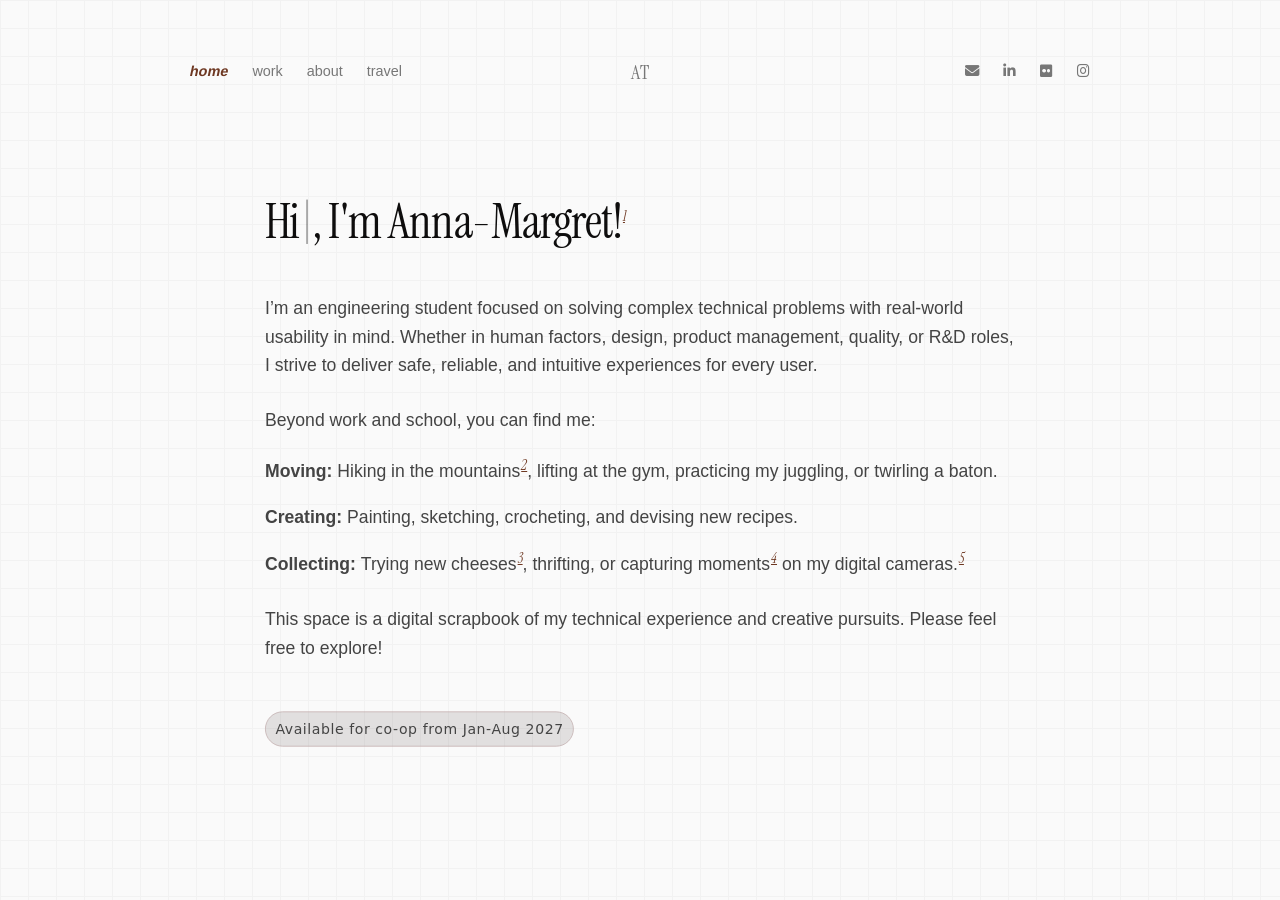
==== commit fcd3ec98: "Mobile responsiveness improvements" ====
--- a/index.html
+++ b/index.html
@@ -72,7 +72,7 @@
                     <span class="tooltip">As UW Cheese Club's Vice President, I was responsible for acquiring cheese for 50+ members each week! &#x1F9C0;</span>
                 </span>, thrifting, or 
                 <span class="footnote-container">
-                    <a href="photos.html" class="footnote-link">capturing moments<sup class="fn-desktop-only">4</sup></a>
+                    <a href="photos.html" class="footnote-link">capturing moments<sup class="fn-moments"></sup></a>
                     <span class="tooltip">click to view photos! &#128247;</span>
                 </span> on 
                 <span class="footnote-container">
--- a/style.css
+++ b/style.css
@@ -88,6 +88,10 @@
   text-decoration: underline;
 }
 
+.fn-moments::after {
+  content: "4";
+}
+
 .typing-cursor::after {
   content: '|';
   display: inline-block;
@@ -115,7 +119,10 @@
         visibility: hidden !important;
         opacity: 0 !important;
     }
-
+    
+    .fn-moments::after {
+        content: "3";
+    }
     /* Badge styling */
     .coop-badge { 
     display: block !important;
@@ -294,7 +301,7 @@
     h1.hero-title sup {
         font-size: 0.5em !important;
     }
-}
+
     main, 
     .content-wrapper, 
     .container, 
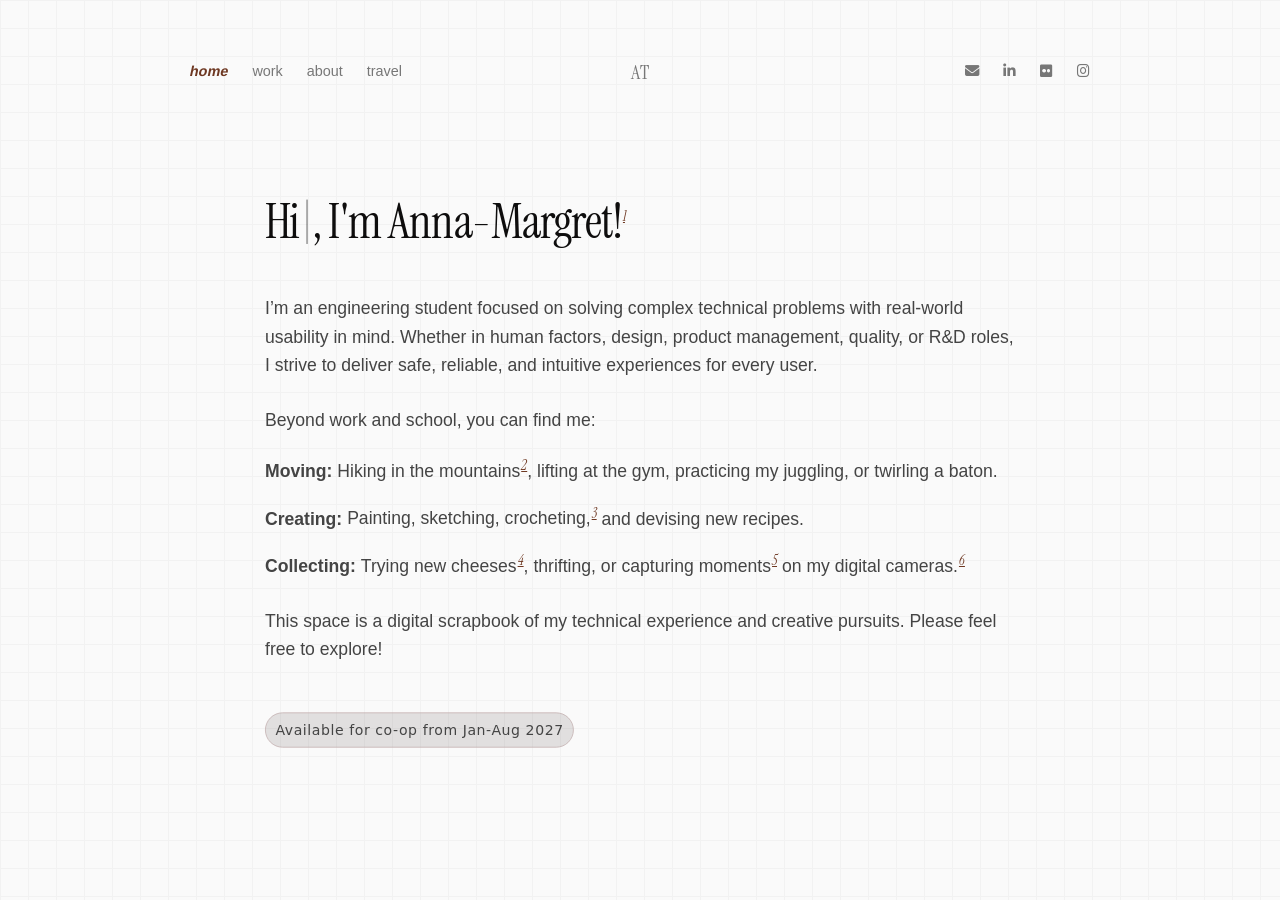
==== commit 2e1c058d: "Changed file name" ====
--- a/index.html
+++ b/index.html
@@ -62,13 +62,17 @@
                 </p>
 
                 <p style="margin-bottom: 1rem;">
-                <strong>Creating:</strong> Painting, sketching, crocheting, and devising new recipes.
+                <strong>Creating:</strong>
+                <span class="footnote-container">
+                    <a href="about.html" class="footnote-link">Painting, sketching, crocheting,<sup>3</sup></a>
+                    <span class="tooltip">click to see some of my art! &#127912;</span>
+                </span> and devising new recipes.
                 </p>
 
                 <p class="intro-body">
                 <strong>Collecting:</strong> 
                 <span class="footnote-container">
-                    Trying new cheeses<sup class="fn-desktop-only">3</sup>
+                    Trying new cheeses<sup class="fn-desktop-only">4</sup>
                     <span class="tooltip">As UW Cheese Club's Vice President, I was responsible for acquiring cheese for 50+ members each week! &#x1F9C0;</span>
                 </span>, thrifting, or 
                 <span class="footnote-container">
@@ -76,7 +80,7 @@
                     <span class="tooltip">click to view photos! &#128247;</span>
                 </span> on 
                 <span class="footnote-container">
-                    my digital cameras.<sup class="fn-desktop-only">5</sup>
+                    my digital cameras.<sup class="fn-desktop-only">6</sup>
                     <span class="tooltip">current rotation: Sony CyberShot DSC-W320, Canon PowerShot SX230 HS, and Fujifilm FinePix XP70</span>
                 </span>
                 </p>
@@ -94,7 +98,9 @@
                 <span class="fn-divider">/</span>
                 <span class="footnote-item"><span class="fn-num">2.</span> <a href="hiking.html" class="footnote-mobile-link">Click for my hiking log! &#9968;</a></span>
                 <span class="fn-divider">/</span>
-                <span class="footnote-item"><span class="fn-num">3.</span> <a href="hiking.html" class="footnote-mobile-link">Click for photos! &#128247;</a> </span>
+                <span class="footnote-item"><span class="fn-num">3.</span> <a href="about.html" class="footnote-mobile-link">Click for my art! &#127912;</a> </span>
+                <span class="fn-divider">/</span>
+                <span class="footnote-item"><span class="fn-num">4.</span> <a href="photos" class="footnote-mobile-link">Click for my photos! &#128247;</a> </span>
             </div>
         </div>
     </section>
--- a/style.css
+++ b/style.css
@@ -89,7 +89,7 @@
 }
 
 .fn-moments::after {
-  content: "4";
+  content: "5";
 }
 
 .typing-cursor::after {
@@ -119,9 +119,9 @@
         visibility: hidden !important;
         opacity: 0 !important;
     }
-    
+
     .fn-moments::after {
-        content: "3";
+        content: "4";
     }
     /* Badge styling */
     .coop-badge { 
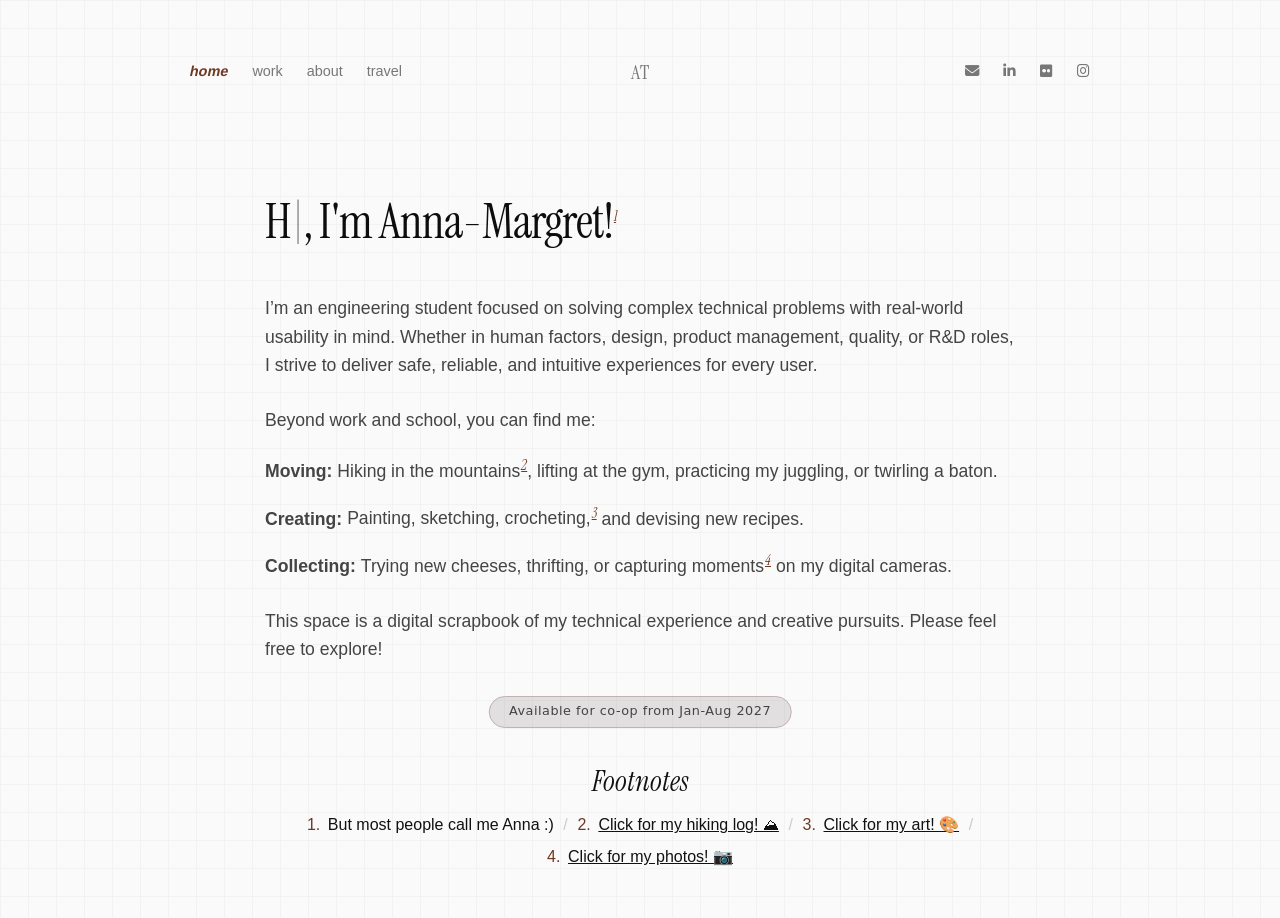
==== commit 58279589: "Update index.html Updated email" ====
--- a/index.html
+++ b/index.html
@@ -23,7 +23,7 @@
             <a href="index.html" class="brand">AT</a>
         </div>
         <div class="nav-right">
-            <a href="mailto:atamlin@uwaterloo.ca" aria-label="Email Anna-Margret">
+            <a href="mailto:amtamlin@gmail.com" aria-label="Email Anna-Margret">
                 <i class="fa-solid fa-envelope"></i>
             </a>
             <a href="https://www.linkedin.com/in/annatamlin" target="_blank" rel="noopener" aria-label="LinkedIn Profile">
@@ -88,7 +88,7 @@
         <p class="intro-body">
             This space is a digital scrapbook of my technical experience and creative pursuits. Please feel free to explore! </p>
         <p class="coop-badge">
-            <a href="mailto:your.email@domain.com">Available for co-op from Jan-Aug 2027</a>
+            <a href="mailto:amtamlin@gmail.com">Available for co-op from Jan-Aug 2027</a>
         </p>
 
         <div class="mobile-footnotes-container">
@@ -150,4 +150,4 @@
 
 
 </body>
-</html>+</html>
--- a/style.css
+++ b/style.css
@@ -104,7 +104,7 @@
   80% { opacity: 0; }
 }
 
-@media (max-width: 1024px) {
+@media (max-width: 1366px) {
 
     /* Hide superscripts on mobile/tablet */
     .fn-desktop-only {
@@ -292,12 +292,10 @@
         line-height: 1.2 !important;
     }
 
-    /* Prevent "Anna-Margret!¹" from breaking across lines mid-word */
     .name-link-container {
         white-space: nowrap !important;
     }
 
-    /* Keep the superscript small relative to the new mobile text size */
     h1.hero-title sup {
         font-size: 0.5em !important;
     }
@@ -521,6 +519,11 @@
     
     .project-date {
         font-size: 1.4rem;
+    }
+
+    .project-name {
+    font-size: 1.5rem !important;
+    line-height: 1.3 !important;
     }
 
 }
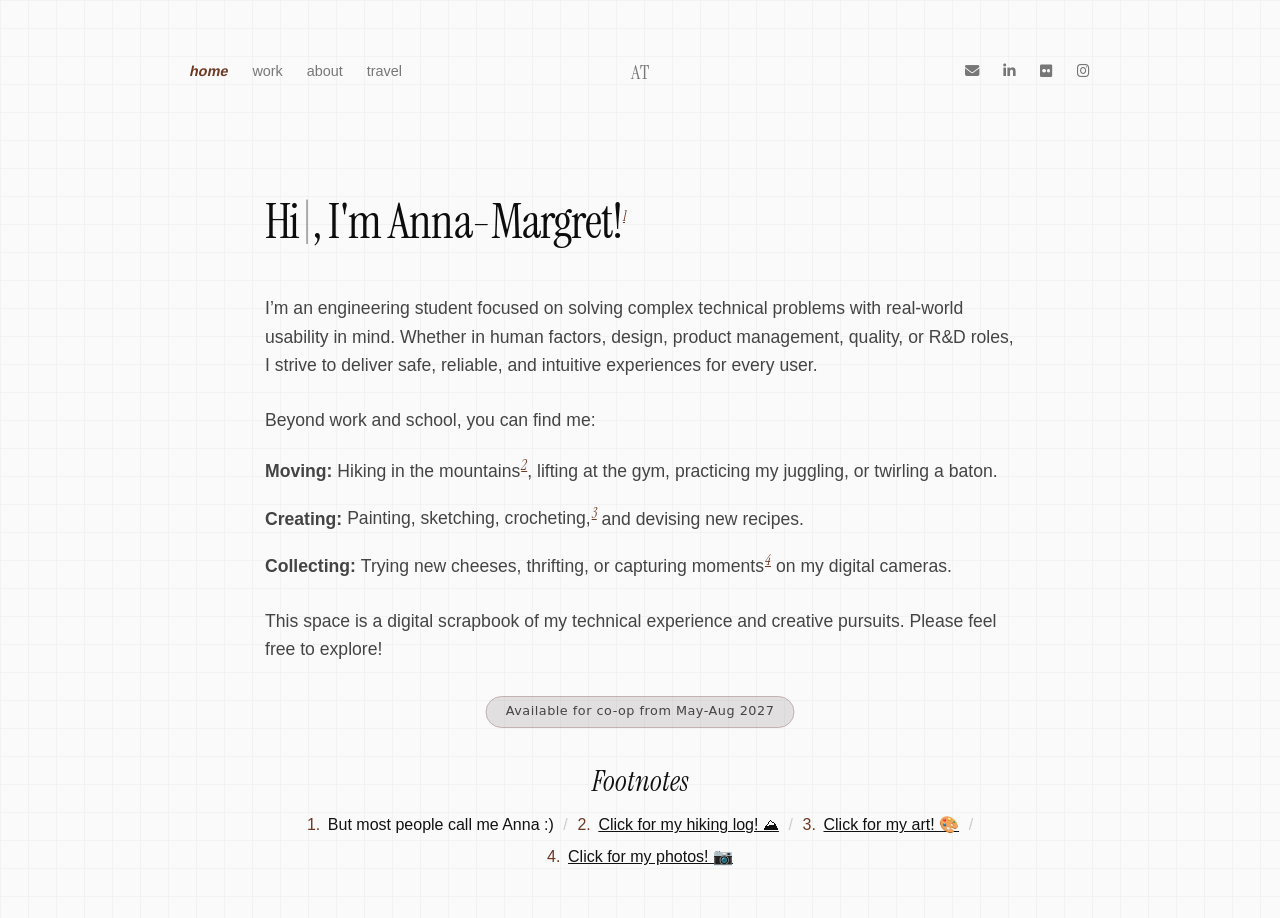
==== commit 78363780: "Date fix" ====
--- a/index.html
+++ b/index.html
@@ -88,7 +88,7 @@
         <p class="intro-body">
             This space is a digital scrapbook of my technical experience and creative pursuits. Please feel free to explore! </p>
         <p class="coop-badge">
-            <a href="mailto:amtamlin@gmail.com">Available for co-op from Jan-Aug 2027</a>
+            <a href="mailto:amtamlin@gmail.com">Available for co-op from May-Aug 2027</a>
         </p>
 
         <div class="mobile-footnotes-container">
--- a/style.css
+++ b/style.css
@@ -845,6 +845,7 @@
     font-weight: 500;
 }
 
+.tag-ixl  { background-color: rgba(210, 235, 244, 0.409); color: #02acf2; } 
 .tag-hsi  { background-color: #f4ccd6; color: #820024; }
 .tag-vip  { background-color: #bff3f5; color: #086164; }
 .tag-pepper { background-color: #0f8e41; color: #f5fbf3; }
